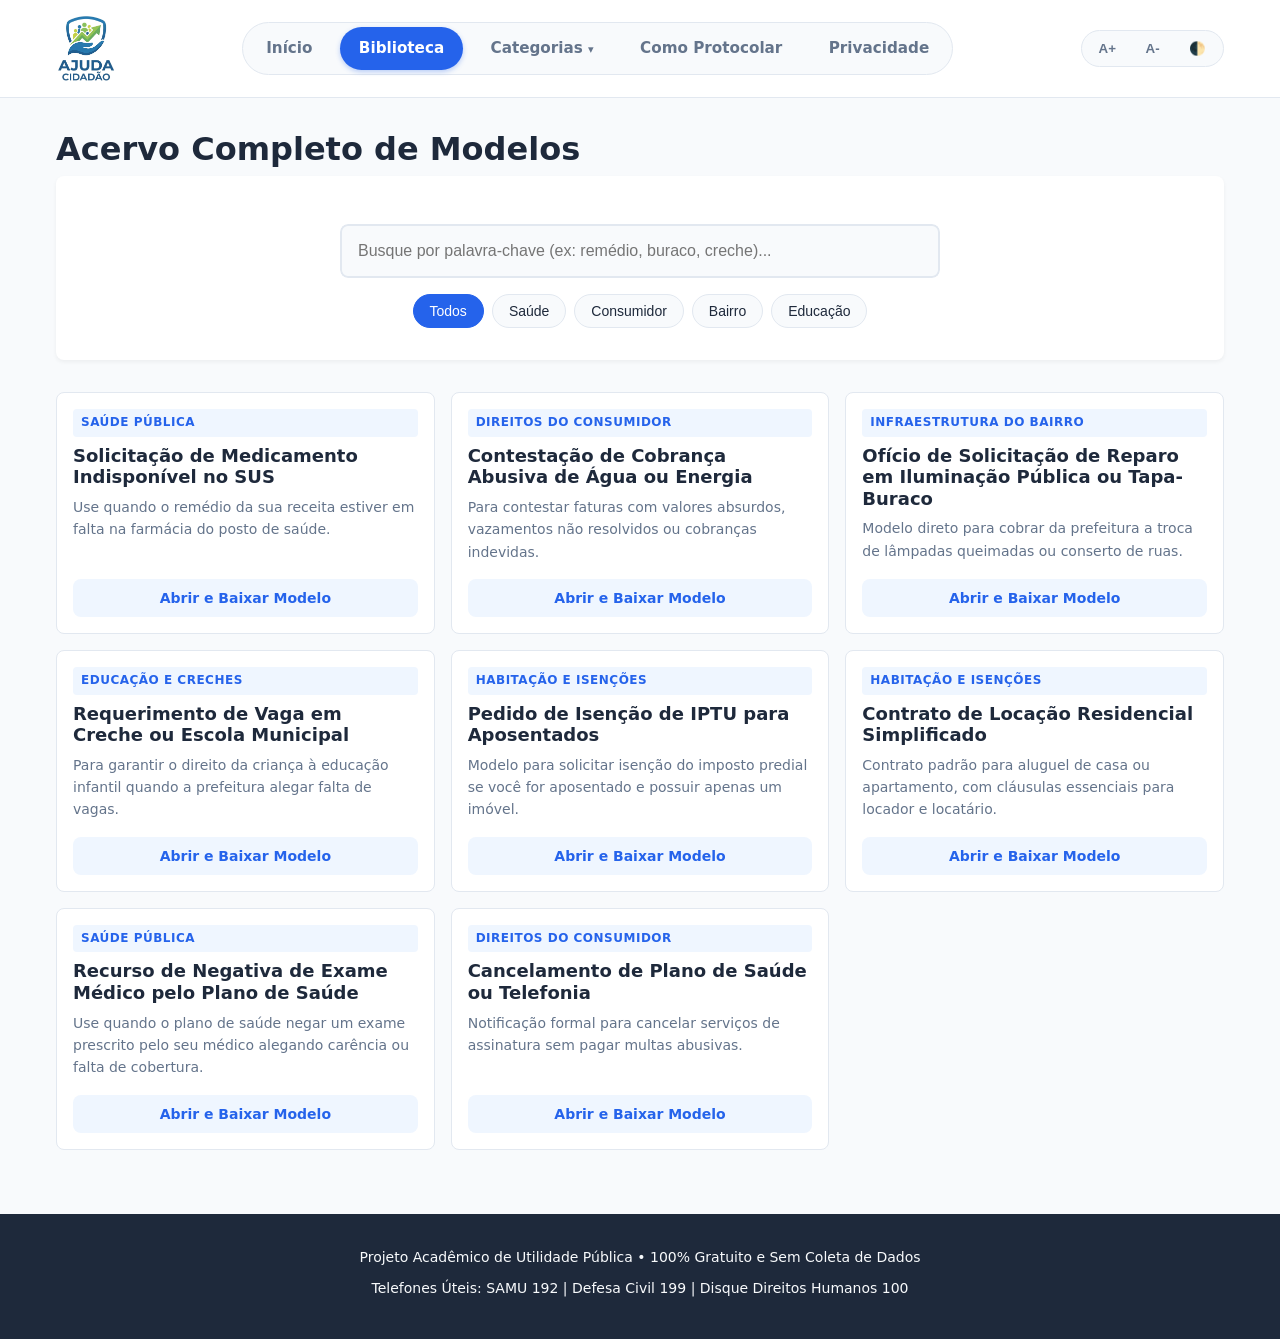
==== biblioteca.html @ 4dbcbbf5 "docs: criado arquivo Alfa de continuidade do projeto, e ajustes do site, menu e bugs." ====
<!DOCTYPE html>
<html lang="pt-BR">
<head>
    <meta charset="UTF-8">
    <meta name="viewport" content="width=device-width, initial-scale=1.0">
    <title>Biblioteca de Modelos - Ajuda Cidadão</title>
    
    <!-- CSS -->
    <link rel="stylesheet" href="css/base.css">
    <link rel="stylesheet" href="css/layout.css">
    <link rel="stylesheet" href="css/componentes.css">
    <link rel="stylesheet" href="css/biblioteca.css">
</head>
<body>

    <!-- CABEÇALHO PADRÃO -->
    <header class="cabecalho no-print">
        <div class="cabecalho-conteudo">
            <a href="index.html" class="logo" aria-label="Página inicial do Ajuda Cidadão">
                <img src="assets/icons/logo.jpg" alt="Ajuda Cidadão" class="logo-img">
            </a>
            
            <nav class="menu-principal" aria-label="Navegação principal">
                <!-- O JS vai adicionar a classe 'ativo' automaticamente -->
                <a href="index.html" class="menu-link">Início</a>
                <a href="biblioteca.html" class="menu-link">Biblioteca</a>
                
                <button class="menu-mega-btn" aria-haspopup="true" aria-expanded="false">
                    Categorias <span class="seta">▾</span>
                </button>
                
                <a href="guia-protocolo.html" class="menu-link">Como Protocolar</a>
                <a href="sobre.html" class="menu-link">Privacidade</a>
            </nav>

            <div class="barra-acessibilidade" aria-label="Controles de acessibilidade">
                <button id="btn-aumentar-fonte" title="Aumentar fonte">A+</button>
                <button id="btn-diminuir-fonte" title="Diminuir fonte">A-</button>
                <button id="btn-alto-contraste" title="Alternar alto contraste">🌓</button>
            </div>
        </div>

        <!-- MEGA MENU (Full-Width) -->
        <div class="mega-menu" id="mega-menu">
            <div class="mega-menu-conteudo">
                <div class="mega-coluna">
                    <h3><a href="biblioteca.html?cat=saude">Saúde Pública</a></h3>
                    <p>Medicamentos, consultas e direitos no SUS.</p>
                </div>
                <div class="mega-coluna">
                    <h3><a href="biblioteca.html?cat=consumidor">Direitos do Consumidor</a></h3>
                    <p>Cobranças abusivas, cancelamentos e defeitos.</p>
                </div>
                <div class="mega-coluna">
                    <h3><a href="biblioteca.html?cat=bairro">Infraestrutura do Bairro</a></h3>
                    <p>Buracos na rua, iluminação e saneamento.</p>
                </div>
                <div class="mega-coluna">
                    <h3><a href="biblioteca.html?cat=educacao">Educação e Creches</a></h3>
                    <p>Vagas em creches e escolas municipais.</p>
                </div>
                <div class="mega-coluna">
                    <h3><a href="biblioteca.html?cat=habitacao">Habitação e Isenções</a></h3>
                    <p>Isenção de IPTU, contratos e direitos.</p>
                </div>
            </div>
        </div>
    </header>

    <main class="container">
        <h1 class="secao-titulo">Acervo Completo de Modelos</h1>
        
        <!-- Área de Busca e Filtros -->
        <div class="area-controles">
            <div class="busca-container">
                <label for="campo-busca" class="sr-only">Filtrar por palavra-chave</label>
                <input type="text" id="campo-busca" placeholder="Busque por palavra-chave (ex: remédio, buraco, creche)...">
            </div>

            <div class="filtros-categoria" id="botoes-filtro" aria-label="Filtrar por categoria">
                <button class="filtro-btn ativo" data-cat="todos">Todos</button>
                <button class="filtro-btn" data-cat="Saúde Pública">Saúde</button>
                <button class="filtro-btn" data-cat="Direitos do Consumidor">Consumidor</button>
                <button class="filtro-btn" data-cat="Infraestrutura do Bairro">Bairro</button>
                <button class="filtro-btn" data-cat="Educação e Creches">Educação</button>
            </div>
        </div>

        <!-- Onde os cartões serão injetados pelo JavaScript -->
        <div class="grid-resultados" id="lista-resultados">
            <!-- Os cards aparecerão aqui -->
            <p class="carregando">Carregando modelos...</p>
        </div>
    </main>

    <!-- RODAPÉ PADRÃO -->
    <footer class="rodape">
        <p>Projeto Acadêmico de Utilidade Pública • 100% Gratuito e Sem Coleta de Dados</p>
        <p>Telefones Úteis: SAMU 192 | Defesa Civil 199 | Disque Direitos Humanos 100</p>
    </footer>

    <!-- JS -->
    <script src="js/app.js"></script>
    <script src="js/menu.js"></script>
    <script src="js/biblioteca.js"></script>
</body>
</body>
</html>
---- css/base.css ----
/* ================================================================
   BASE — RESET E ESTILOS FUNDAMENTAIS
   
   O que faz: Padroniza a aparência entre navegadores e define regras
              básicas de acessibilidade e leitura.
   Depende de: variaveis.css
   Mexe em: Todo o DOM do site.
   ================================================================ */

@import url('variaveis.css');

/* Reset básico */
*, *::before, *::after {
  box-sizing: border-box;
  margin: 0;
  padding: 0;
}

/* Rolagem suave e fonte base */
html {
  scroll-behavior: smooth;
  font-size: 16px; /* Base para o A+ e A- */
}

body {
  font-family: var(--fonte-base);
  color: var(--cor-texto);
  background-color: var(--cor-fundo);
  line-height: 1.6;
  -webkit-font-smoothing: antialiased;
}

/* Acessibilidade: Foco visível para navegação por teclado */
:focus-visible {
  outline: 3px solid var(--cor-primaria);
  outline-offset: 2px;
}

/* Elementos de mídia não vazam do container */
img, svg {
  max-width: 100%;
  display: block;
}

/* Links básicos */
a {
  color: var(--cor-primaria);
  text-decoration: none;
}
a:hover {
  text-decoration: underline;
}

/* Títulos */
h1, h2, h3, h4 {
  line-height: 1.2;
  color: var(--cor-texto);
  margin-bottom: var(--espaco-pequeno);
}

/* Acessibilidade: Esconde visualmente, mas mantém para leitores de tela */
.sr-only {
  position: absolute;
  width: 1px;
  height: 1px;
  padding: 0;
  margin: -1px;
  overflow: hidden;
  clip: rect(0, 0, 0, 0);
  white-space: nowrap;
  border-width: 0;
}

/* Animações de Scroll */
.animar-scroll {
  opacity: 0;
  transform: translateY(30px);
  transition: opacity 0.6s ease-out, transform 0.6s ease-out;
}

.animar-scroll.visivel {
  opacity: 1;
  transform: translateY(0);
}
---- css/layout.css ----
/* ================================================================
   LAYOUT — ESTRUTURA E POSICIONAMENTO
   
   O que faz: Organiza o cabeçalho, o rodapé e o container principal.
              Define a grade responsiva (Mobile-First).
   Depende de: variaveis.css
   Mexe em: Estrutura das 5 páginas.
   ================================================================ */

/* Cabeçalho */
.cabecalho {
  background-color: var(--cor-fundo-caixa);
  border-bottom: 1px solid var(--cor-borda);
  position: sticky;
  top: 0;
  z-index: 100;
}

.cabecalho-conteudo {
  max-width: 1200px;
  margin: 0 auto;
  padding: var(--espaco-medio);
  display: flex;
  flex-direction: column; /* Mobile-first: empilha no celular */
  gap: var(--espaco-medio);
  align-items: center;
}

/* No celular, os menus ficam empilhados mas com respiro */
.cabecalho-conteudo {
  display: flex;
  flex-direction: column;
  align-items: center;
  gap: 1rem;
}

@media (min-width: 992px) {
  .cabecalho-conteudo {
    flex-direction: row; 
    justify-content: space-between; /* Logo na esquerda, menu no centro, acessibilidade na direita */
  }
}

.menu-principal {
  display: flex;
  flex-wrap: wrap;
  justify-content: center;
  gap: 0.25rem; /* Espaço menor entre os links */
  background-color: var(--cor-fundo);
  padding: 0.25rem;
  border-radius: 50px; /* Formato de pílula */
  border: 1px solid var(--cor-borda);
}

.rodape {
  background-color: var(--cor-texto);
  color: var(--cor-fundo);
  text-align: center;
  padding: var(--espaco-grande) var(--espaco-medio);
  margin-top: var(--espaco-grande);
  font-size: 0.875rem;
}

.rodape p {
  margin-bottom: var(--espaco-pequeno);
}

/* Container Principal (para as outras páginas) */
.container {
  max-width: 1200px;
  margin: 0 auto;
  padding: var(--espaco-grande) var(--espaco-medio);
}
---- css/componentes.css ----
/* ================================================================
   COMPONENTES — ELEMENTOS REUTILIZÁVEIS
   
   O que faz: Estiliza botões, inputs, a barra de acessibilidade e
              os cartões (cards) que serão usados em várias páginas.
   Depende de: variaveis.css
   Mexe em: Qualquer página que use esses componentes.
   ================================================================ */

/* =========================================
   ESTILOS DO MENU E ACESSIBILIDADE
   ========================================= */

.menu-principal a {
  padding: 0.6rem 1.2rem;
  border-radius: 50px; /* Botões arredondados */
  font-weight: 600;
  font-size: 0.95rem;
  color: var(--cor-texto-leve);
  text-decoration: none;
  transition: all 0.3s ease;
}

.menu-principal a:hover {
  color: var(--cor-primaria-escura);
  background-color: var(--cor-primaria-clara);
}

/* Página Ativa (O visual de selecionado) */
.menu-principal a.ativo {
  background-color: var(--cor-primaria);
  color: white;
  box-shadow: 0 2px 5px rgba(37, 99, 235, 0.3); /* Sombra azul suave */
}

/* Barra de Acessibilidade Moderna */
.barra-acessibilidade {
  display: flex;
  gap: 0.25rem;
  background-color: var(--cor-fundo);
  padding: 0.25rem;
  border-radius: 50px;
  border: 1px solid var(--cor-borda);
}

.barra-acessibilidade button {
  background: transparent;
  border: none;
  border-radius: 50px;
  padding: 0.4rem 0.8rem;
  cursor: pointer;
  font-weight: bold;
  color: var(--cor-texto-leve);
  transition: all 0.2s;
}

.barra-acessibilidade button:hover {
  background-color: var(--cor-primaria-clara);
  color: var(--cor-primaria-escura);
}

/* Campo de Busca */
.busca-container {
  display: flex;
  width: 100%;
  max-width: 600px;
  margin: var(--espaco-medio) auto;
  box-shadow: 0 4px 6px rgba(0,0,0,0.1);
  border-radius: var(--borda-arredondada);
  overflow: hidden;
}

.busca-container input {
  flex: 1;
  padding: var(--espaco-medio);
  border: 2px solid var(--cor-borda);
  border-right: none;
  font-size: 1rem;
  outline: none;
}

.busca-container input:focus {
  border-color: var(--cor-primaria);
}

.busca-container button {
  background-color: var(--cor-primaria);
  color: white;
  border: 2px solid var(--cor-primaria);
  padding: 0 var(--espaco-grande);
  font-size: 1rem;
  font-weight: bold;
  cursor: pointer;
  transition: background 0.2s;
}

.busca-container button:hover {
  background-color: var(--cor-primaria-escura);
}

/* Cartões (Cards) */
.card {
  background-color: var(--cor-fundo-caixa);
  border: 1px solid var(--cor-borda);
  border-radius: var(--borda-arredondada);
  padding: var(--espaco-medio);
  transition: transform 0.2s, box-shadow 0.2s;
  display: flex;
  flex-direction: column;
  text-decoration: none; /* Remove o sublinhado padrão de link */
}

/* Garante que o sublinhado não apareça nem ao passar o mouse */
.card:hover, .card * {
  text-decoration: none !important;
}

.card:hover {
  transform: translateY(-4px);
  box-shadow: 0 10px 15px -3px rgba(0,0,0,0.1);
}

.card h3 {
  font-size: 1.125rem;
  margin-bottom: var(--espaco-pequeno);
}

.card p {
  color: var(--cor-texto-leve);
  font-size: 0.875rem;
  flex: 1; /* Empurra o botão para baixo */
  margin-bottom: var(--espaco-medio);
}

.card .btn-card {
  display: inline-block;
  background-color: var(--cor-primaria-clara);
  color: var(--cor-primaria);
  padding: var(--espaco-pequeno) var(--espaco-medio);
  border-radius: var(--borda-arredondada);
  font-weight: bold;
  font-size: 0.875rem;
  text-align: center;
}

.card .btn-card:hover {
  background-color: var(--cor-primaria);
  color: white;
  text-decoration: none;
}
/* =========================================
   LOGO DA MARCA
   ========================================= */
.logo {
  display: flex;
  align-items: center;
  text-decoration: none;
}

.logo-img {
  max-height: 65px; /* Ajuste este valor se achar a logo muito grande/pequena */
  width: auto;
  display: block;
}

/* =========================================
   MENU PRINCIPAL E MEGA MENU
   ========================================= */

.menu-principal {
  display: flex;
  align-items: center;
  gap: 0.5rem;
}

.menu-link, .menu-mega-btn {
  padding: 0.6rem 1.2rem;
  border-radius: 50px;
  font-weight: 600;
  font-size: 0.95rem;
  color: var(--cor-texto-leve);
  text-decoration: none;
  transition: all 0.3s ease;
  background: transparent;
  border: none;
  cursor: pointer;
  font-family: inherit;
}

.menu-link:hover, .menu-mega-btn:hover {
  color: var(--cor-primaria-escura);
  background-color: var(--cor-primaria-clara);
}

/* Página Ativa (Controlada pelo JS agora) */
.menu-link.ativo {
  background-color: var(--cor-primaria);
  color: white;
  box-shadow: 0 2px 5px rgba(37, 99, 235, 0.3);
}

.seta {
  font-size: 0.7rem;
  transition: transform 0.3s;
  display: inline-block;
}

.menu-mega-btn[aria-expanded="true"] .seta {
  transform: rotate(180deg);
}

/* O MEGA MENU (Full-Width) */
.mega-menu {
  position: absolute;
  top: 100%;
  left: 0;
  width: 100%;
  background-color: var(--cor-fundo-caixa);
  border-bottom: 1px solid var(--cor-borda);
  box-shadow: 0 10px 15px -3px rgba(0,0,0,0.05);
  
  /* Animação inicial (escondido) */
  opacity: 0;
  visibility: hidden;
  transform: translateY(-10px);
  transition: all 0.3s ease;
  z-index: 99;
}

.mega-menu.mostrar {
  opacity: 1;
  visibility: visible;
  transform: translateY(0);
}

.mega-menu-conteudo {
  max-width: 1200px;
  margin: 0 auto;
  padding: var(--espaco-grande) var(--espaco-medio);
  display: grid;
  grid-template-columns: repeat(1, 1fr); /* Mobile: 1 coluna */
  gap: var(--espaco-grande);
}

@media (min-width: 768px) {
  .mega-menu-conteudo {
    grid-template-columns: repeat(3, 1fr); /* Desktop: 3 colunas */
  }
}

@media (min-width: 1024px) {
  .mega-menu-conteudo {
    grid-template-columns: repeat(5, 1fr); /* Telas grandes: 5 colunas */
  }
}

.mega-coluna h3 {
  font-size: 1rem;
  margin-bottom: 0.5rem;
}

.mega-coluna h3 a {
  color: var(--cor-primaria);
  text-decoration: none;
  display: flex;
  align-items: center;
  gap: 0.5rem;
}

.mega-coluna h3 a:hover {
  color: var(--cor-primaria-escura);
  text-decoration: underline;
}

.mega-coluna p {
  font-size: 0.875rem;
  color: var(--cor-texto-leve);
  line-height: 1.4;
  margin: 0;
}
---- css/biblioteca.css ----
/* ================================================================
   BIBLIOTECA — ESTILOS DO CATÁLOGO
   
   O que faz: Estiliza a área de filtros (botões de categoria) e a
              grade de resultados (cards dinâmicos).
   Depende de: variaveis.css, componentes.css
   Mexe em: biblioteca.html
   ================================================================ */

.area-controles {
  background-color: var(--cor-fundo-caixa);
  padding: var(--espaco-grande) var(--espaco-medio);
  border-radius: var(--borda-arredondada);
  margin-bottom: var(--espaco-grande);
  box-shadow: 0 2px 4px rgba(0,0,0,0.05);
}

/* =========================================
   AJUSTE DO CAMPO DE BUSCA NA BIBLIOTECA
   (Como aqui não tem botão, precisamos
   restaurar a borda direita e tirar a sombra)
   ========================================= */
.area-controles .busca-container {
  box-shadow: none; /* Remove a sombra da Home */
  margin-bottom: var(--espaco-medio);
}

.area-controles .busca-container input {
  border: 2px solid var(--cor-borda); /* Devolve a borda completa */
  border-radius: var(--borda-arredondada);
  background-color: var(--cor-fundo);
}

.area-controles .busca-container input:focus {
  border-color: var(--cor-primaria);
  background-color: var(--cor-fundo-caixa);
}

.filtros-categoria {
  display: flex;
  flex-wrap: wrap;
  gap: var(--espaco-pequeno);
  justify-content: center;
  margin-top: var(--espaco-medio);
}

.filtro-btn {
  background-color: var(--cor-fundo);
  border: 1px solid var(--cor-borda);
  padding: 0.5rem 1rem;
  border-radius: 20px; /* Formato de pílula */
  cursor: pointer;
  font-size: 0.875rem;
  color: var(--cor-texto);
  transition: all 0.2s;
}

.filtro-btn:hover {
  border-color: var(--cor-primaria);
  color: var(--cor-primaria);
}

.filtro-btn.ativo {
  background-color: var(--cor-primaria);
  color: white;
  border-color: var(--cor-primaria);
}

/* Grade de Resultados */
.grid-resultados {
  display: grid;
  grid-template-columns: 1fr;
  gap: var(--espaco-medio);
}

@media (min-width: 768px) {
  .grid-resultados {
    grid-template-columns: repeat(2, 1fr);
  }
}

@media (min-width: 1024px) {
  .grid-resultados {
    grid-template-columns: repeat(3, 1fr);
  }
}

/* Tag de categoria dentro do card */
.card-tag {
  display: inline-block;
  background-color: var(--cor-primaria-clara);
  color: var(--cor-primaria);
  font-size: 0.75rem;
  font-weight: bold;
  padding: 0.25rem 0.5rem;
  border-radius: 4px;
  margin-bottom: var(--espaco-pequeno);
  text-transform: uppercase;
  letter-spacing: 0.5px;
}

/* Ajuste para o botão dentro do card da biblioteca */
.card .btn-card {
  margin-top: auto; /* Empurra o botão para o fundo do card */
}

.carregando {
  text-align: center;
  color: var(--cor-texto-leve);
  grid-column: 1 / -1;
  padding: var(--espaco-grande);
}
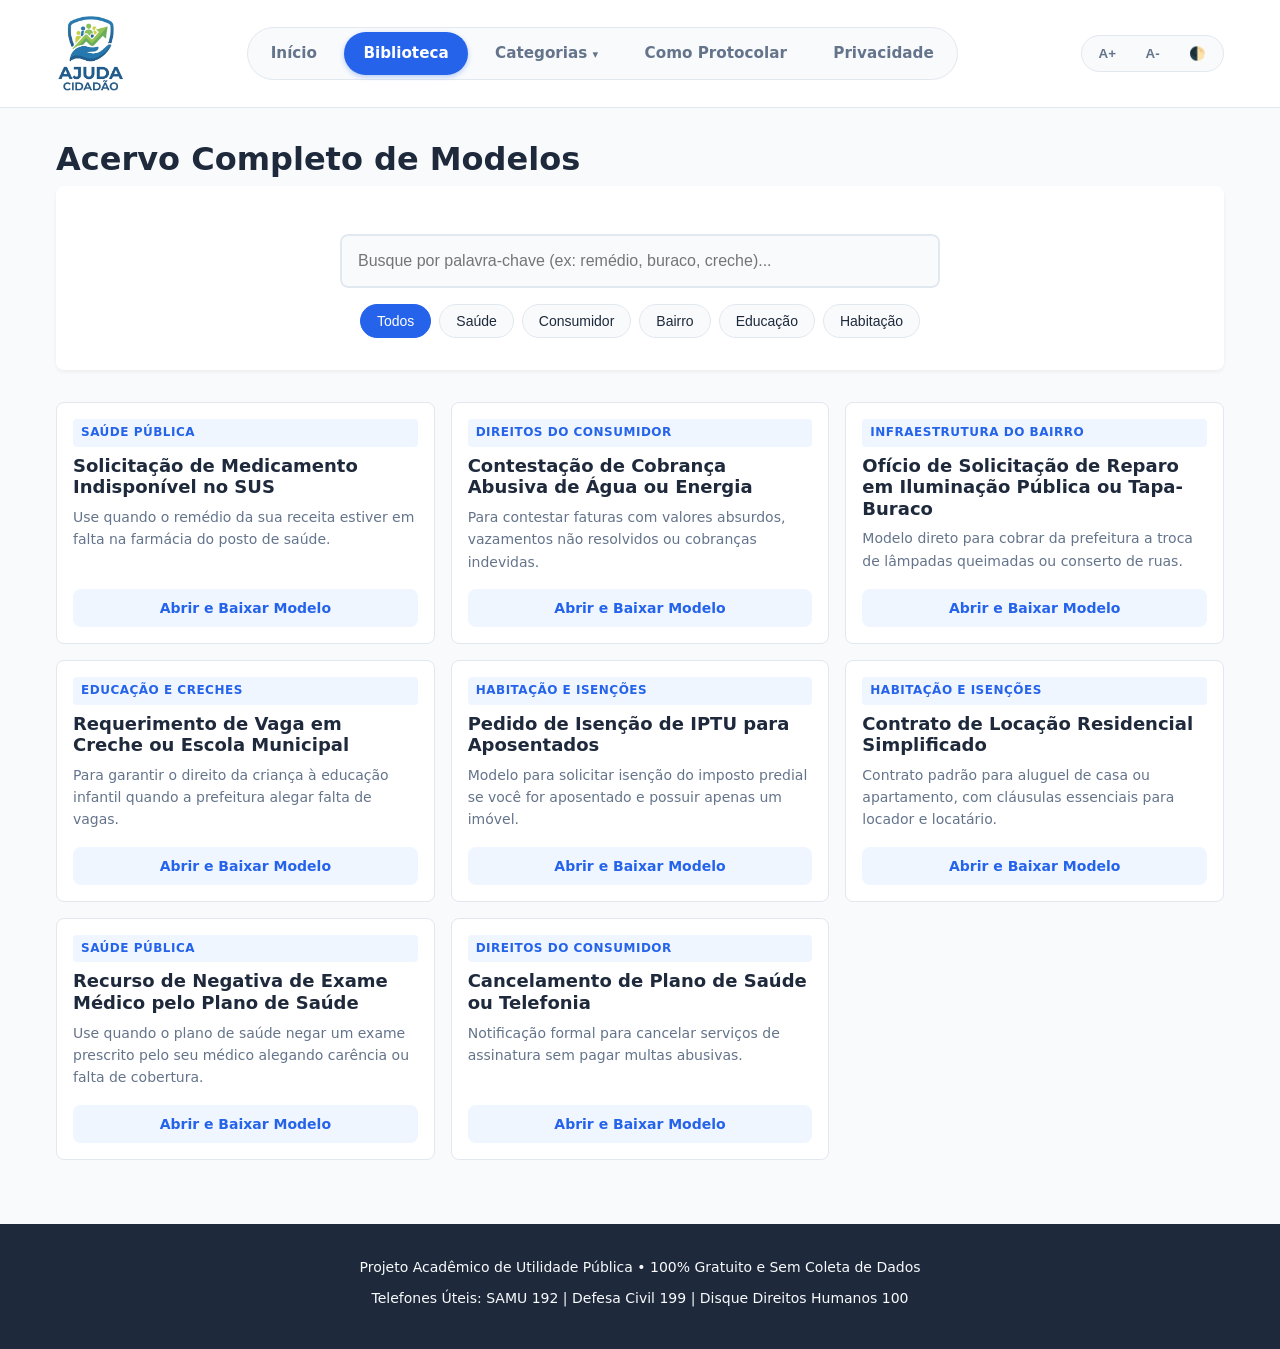
==== commit a2fa7337: "Ajustes de erros e bugs" ====
--- a/biblioteca.html
+++ b/biblioteca.html
@@ -83,6 +83,7 @@
                 <button class="filtro-btn" data-cat="Direitos do Consumidor">Consumidor</button>
                 <button class="filtro-btn" data-cat="Infraestrutura do Bairro">Bairro</button>
                 <button class="filtro-btn" data-cat="Educação e Creches">Educação</button>
+                <button class="filtro-btn" data-cat="Habitação e Isenções">Habitação</button>
             </div>
         </div>
 
--- a/css/componentes.css
+++ b/css/componentes.css
@@ -33,6 +33,14 @@
   box-shadow: 0 2px 5px rgba(37, 99, 235, 0.3); /* Sombra azul suave */
 }
 
+/* Correção de Acessibilidade: Alto Contraste */
+body.alto-contraste .menu-principal a.ativo,
+body.alto-contraste .busca-container button,
+body.alto-contraste .btn-imprimir,
+body.alto-contraste .btn-card {
+  color: #000000 !important; /* Texto preto no fundo amarelo */
+}
+
 /* Barra de Acessibilidade Moderna */
 .barra-acessibilidade {
   display: flex;
@@ -158,7 +166,7 @@
 }
 
 .logo-img {
-  max-height: 65px; /* Ajuste este valor se achar a logo muito grande/pequena */
+  max-height: 75px; /* Ajuste este valor se achar a logo muito grande/pequena */
   width: auto;
   display: block;
 }
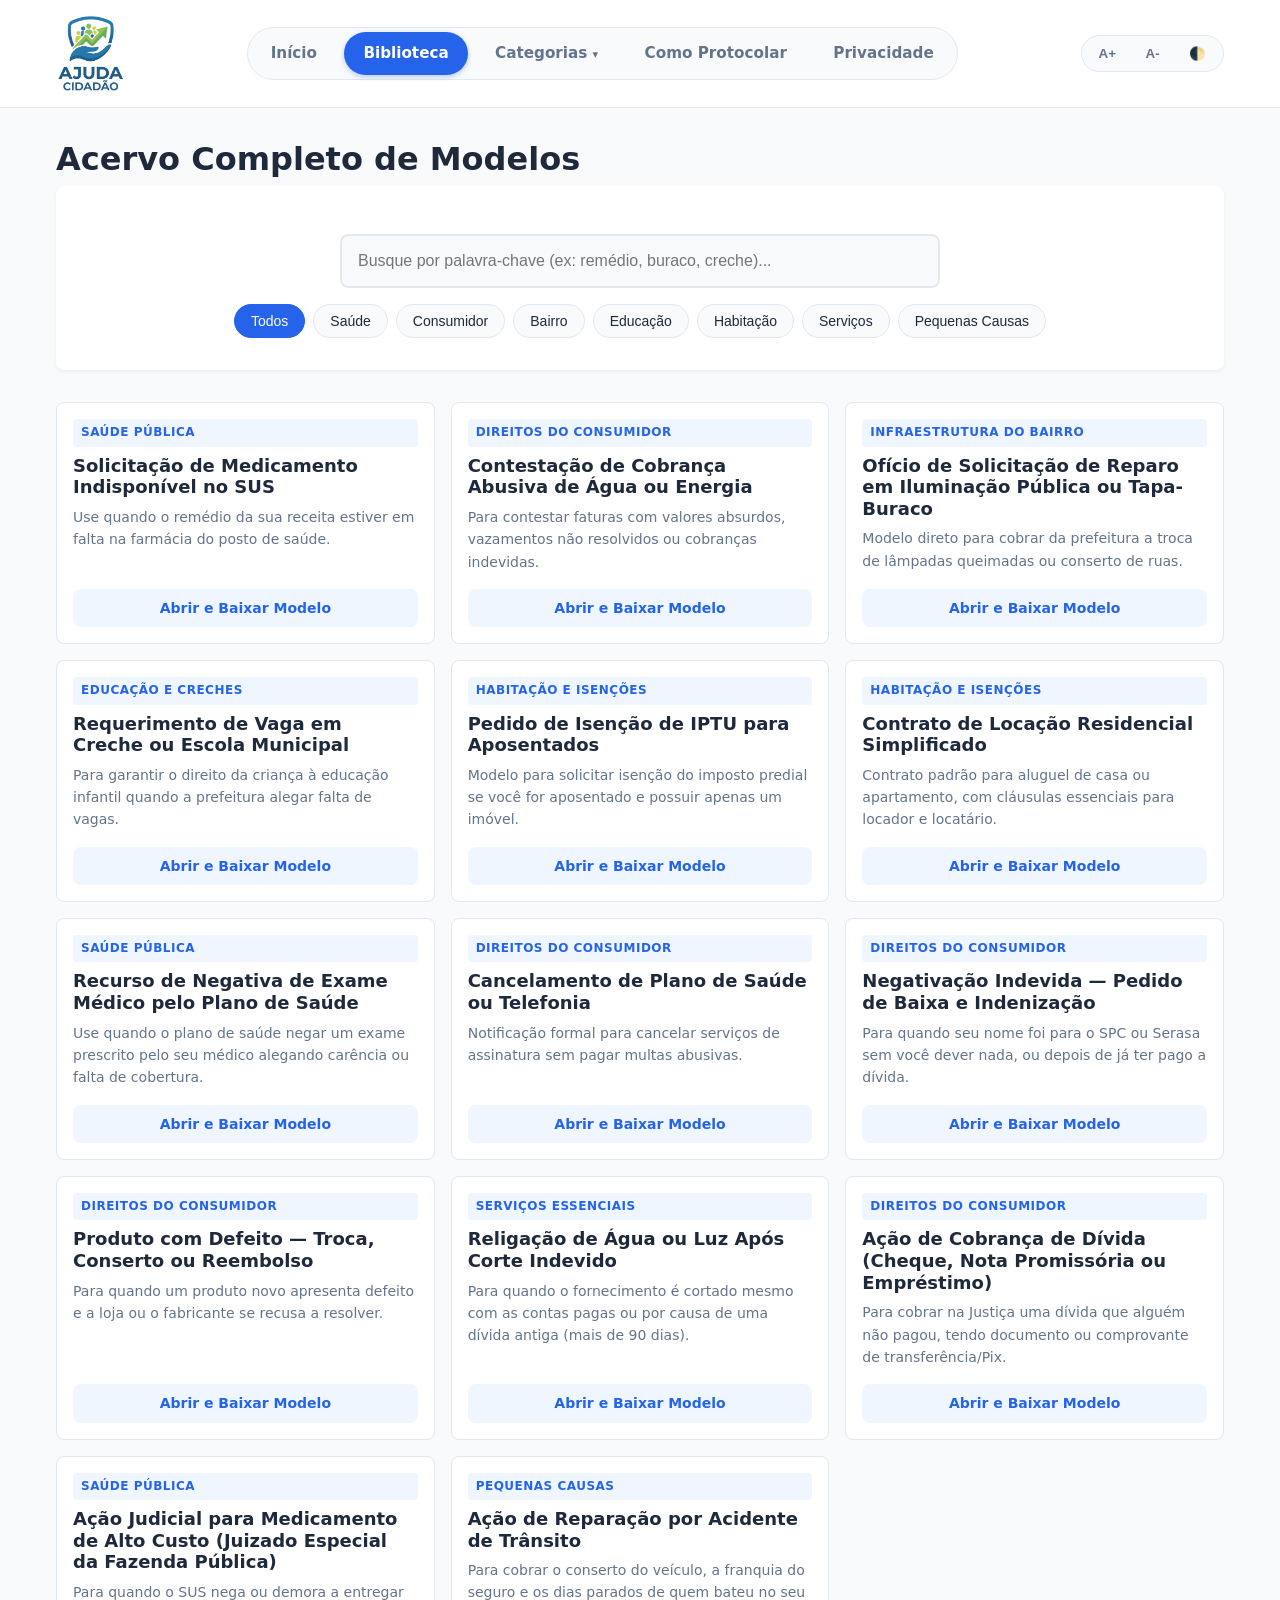
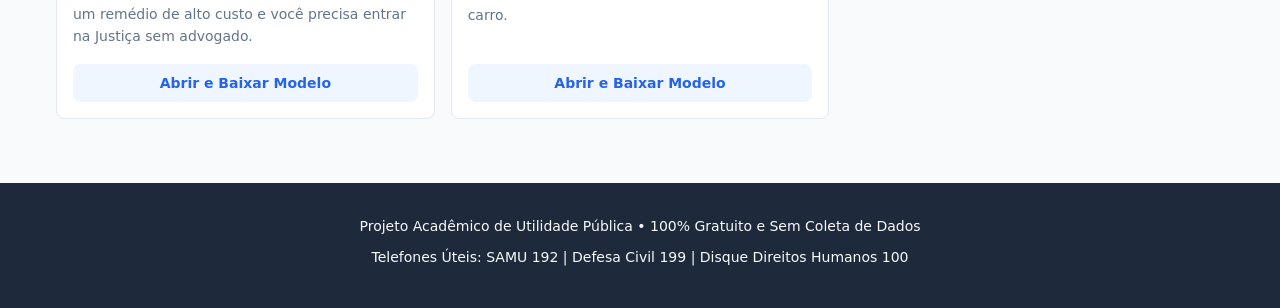
==== commit 68489825: "feat: expansão do acervo e criação de categorias - Adiciona 6 minutas: negativação indevida, produto" ====
--- a/biblioteca.html
+++ b/biblioteca.html
@@ -63,6 +63,14 @@
                     <h3><a href="biblioteca.html?cat=habitacao">Habitação e Isenções</a></h3>
                     <p>Isenção de IPTU, contratos e direitos.</p>
                 </div>
+                <div class="mega-coluna">
+                    <h3><a href="biblioteca.html?cat=servicos">Serviços Essenciais</a></h3>
+                    <p>Corte de água, luz e religação.</p>
+                </div>
+                <div class="mega-coluna">
+                    <h3><a href="biblioteca.html?cat=pequenas-causas">Pequenas Causas</a></h3>
+                    <p>Cobranças, acidentes e danos do dia a dia.</p>
+                </div>
             </div>
         </div>
     </header>
@@ -84,6 +92,8 @@
                 <button class="filtro-btn" data-cat="Infraestrutura do Bairro">Bairro</button>
                 <button class="filtro-btn" data-cat="Educação e Creches">Educação</button>
                 <button class="filtro-btn" data-cat="Habitação e Isenções">Habitação</button>
+                <button class="filtro-btn" data-cat="Serviços Essenciais">Serviços</button>
+                <button class="filtro-btn" data-cat="Pequenas Causas">Pequenas Causas</button>
             </div>
         </div>
 
@@ -105,5 +115,4 @@
     <script src="js/menu.js"></script>
     <script src="js/biblioteca.js"></script>
 </body>
-</body>
 </html>
--- a/css/componentes.css
+++ b/css/componentes.css
@@ -258,7 +258,7 @@
 
 @media (min-width: 1024px) {
   .mega-menu-conteudo {
-    grid-template-columns: repeat(5, 1fr); /* Telas grandes: 5 colunas */
+    grid-template-columns: repeat(4, 1fr); /* Telas grandes: 2 linhas (4+3) */
   }
 }
 
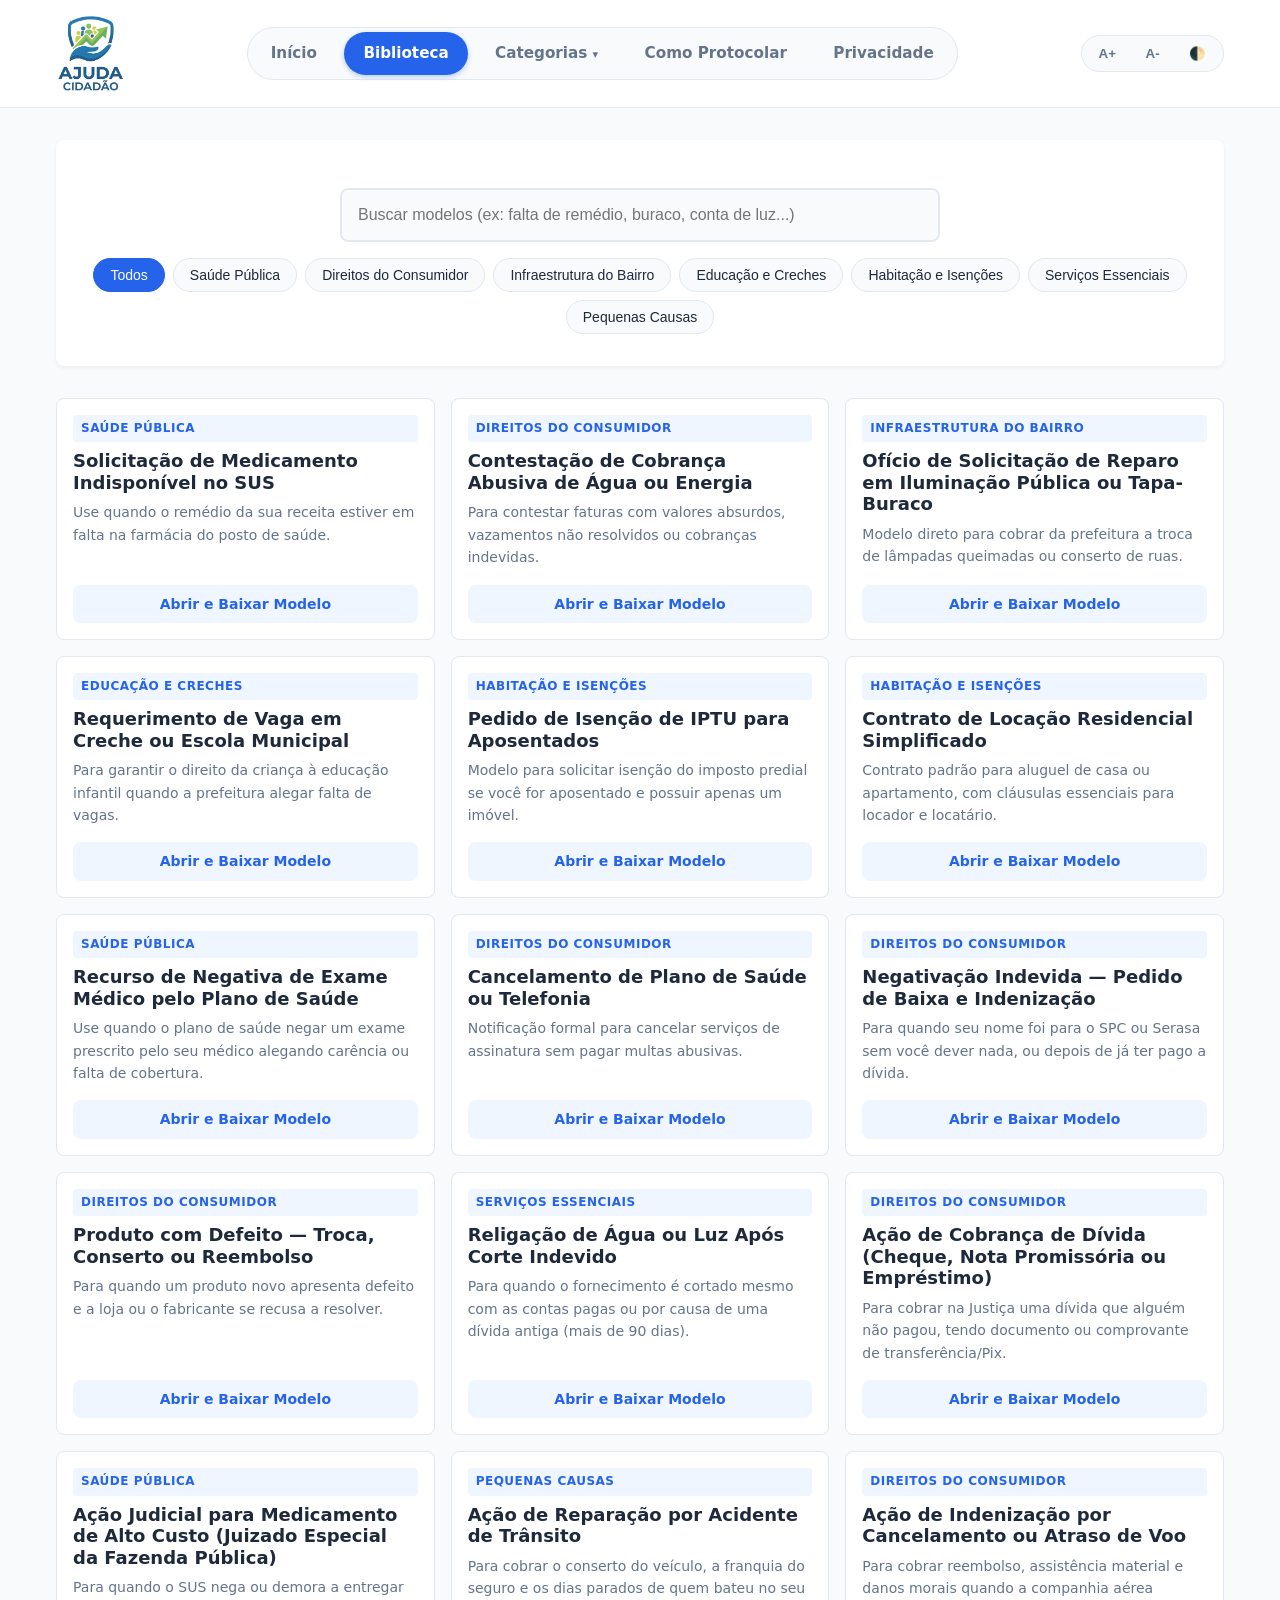
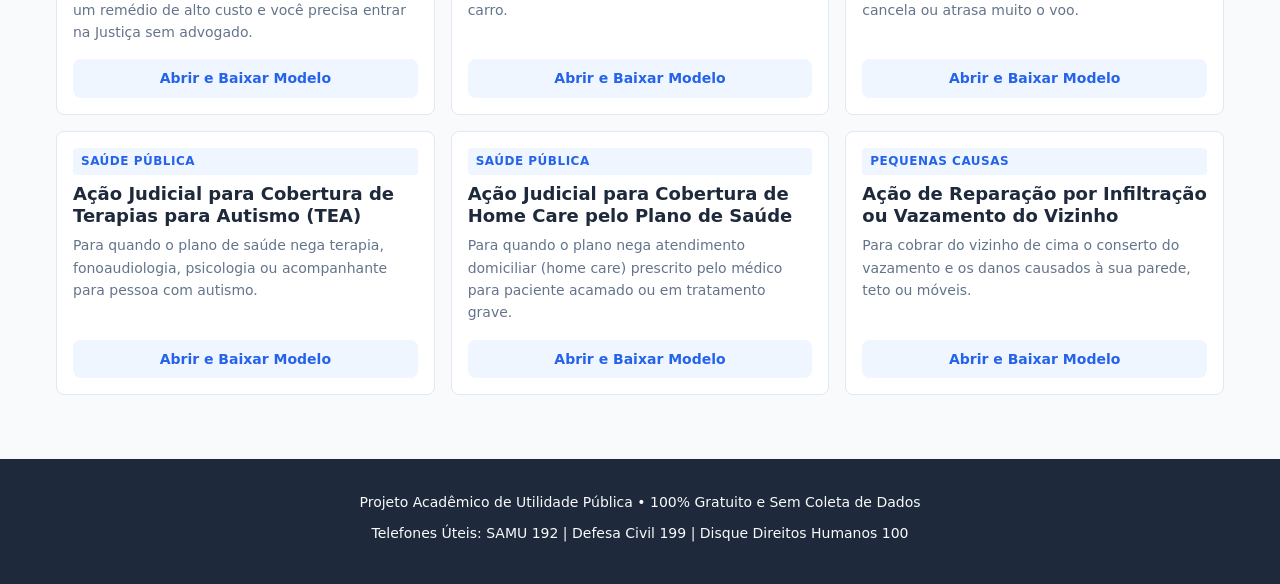
==== commit 334aa0c5: "feat(ux): implementa assistente de triagem, menu mobile e atualiza Alfa v1.1 - Adiciona Assistente d" ====
--- a/biblioteca.html
+++ b/biblioteca.html
@@ -5,7 +5,6 @@
     <meta name="viewport" content="width=device-width, initial-scale=1.0">
     <title>Biblioteca de Modelos - Ajuda Cidadão</title>
     
-    <!-- CSS -->
     <link rel="stylesheet" href="css/base.css">
     <link rel="stylesheet" href="css/layout.css">
     <link rel="stylesheet" href="css/componentes.css">
@@ -13,15 +12,13 @@
 </head>
 <body>
 
-    <!-- CABEÇALHO PADRÃO -->
     <header class="cabecalho no-print">
         <div class="cabecalho-conteudo">
             <a href="index.html" class="logo" aria-label="Página inicial do Ajuda Cidadão">
                 <img src="assets/icons/logo.jpg" alt="Ajuda Cidadão" class="logo-img">
             </a>
             
-            <nav class="menu-principal" aria-label="Navegação principal">
-                <!-- O JS vai adicionar a classe 'ativo' automaticamente -->
+            <nav class="menu-principal" id="menu-principal" aria-label="Navegação principal">
                 <a href="index.html" class="menu-link">Início</a>
                 <a href="biblioteca.html" class="menu-link">Biblioteca</a>
                 
@@ -38,9 +35,12 @@
                 <button id="btn-diminuir-fonte" title="Diminuir fonte">A-</button>
                 <button id="btn-alto-contraste" title="Alternar alto contraste">🌓</button>
             </div>
+
+            <button class="menu-hamburger" aria-label="Abrir menu" aria-expanded="false" aria-controls="menu-principal">
+                <svg width="28" height="28" viewBox="0 0 24 24" fill="none" stroke="currentColor" stroke-width="2" stroke-linecap="round" stroke-linejoin="round"><line x1="3" y1="12" x2="21" y2="12"></line><line x1="3" y1="6" x2="21" y2="6"></line><line x1="3" y1="18" x2="21" y2="18"></line></svg>
+            </button>
         </div>
 
-        <!-- MEGA MENU (Full-Width) -->
         <div class="mega-menu" id="mega-menu">
             <div class="mega-menu-conteudo">
                 <div class="mega-coluna">
@@ -63,54 +63,41 @@
                     <h3><a href="biblioteca.html?cat=habitacao">Habitação e Isenções</a></h3>
                     <p>Isenção de IPTU, contratos e direitos.</p>
                 </div>
-                <div class="mega-coluna">
-                    <h3><a href="biblioteca.html?cat=servicos">Serviços Essenciais</a></h3>
-                    <p>Corte de água, luz e religação.</p>
-                </div>
-                <div class="mega-coluna">
-                    <h3><a href="biblioteca.html?cat=pequenas-causas">Pequenas Causas</a></h3>
-                    <p>Cobranças, acidentes e danos do dia a dia.</p>
-                </div>
             </div>
         </div>
     </header>
 
     <main class="container">
-        <h1 class="secao-titulo">Acervo Completo de Modelos</h1>
-        
-        <!-- Área de Busca e Filtros -->
-        <div class="area-controles">
+        <!-- ÁREA DE CONTROLES: BUSCA + FILTROS -->
+        <div class="area-controles no-print">
             <div class="busca-container">
-                <label for="campo-busca" class="sr-only">Filtrar por palavra-chave</label>
-                <input type="text" id="campo-busca" placeholder="Busque por palavra-chave (ex: remédio, buraco, creche)...">
+                <label for="campo-busca" class="sr-only">Buscar modelos por palavra-chave</label>
+                <input type="text" id="campo-busca" placeholder="Buscar modelos (ex: falta de remédio, buraco, conta de luz...)">
             </div>
 
-            <div class="filtros-categoria" id="botoes-filtro" aria-label="Filtrar por categoria">
-                <button class="filtro-btn ativo" data-cat="todos">Todos</button>
-                <button class="filtro-btn" data-cat="Saúde Pública">Saúde</button>
-                <button class="filtro-btn" data-cat="Direitos do Consumidor">Consumidor</button>
-                <button class="filtro-btn" data-cat="Infraestrutura do Bairro">Bairro</button>
-                <button class="filtro-btn" data-cat="Educação e Creches">Educação</button>
-                <button class="filtro-btn" data-cat="Habitação e Isenções">Habitação</button>
-                <button class="filtro-btn" data-cat="Serviços Essenciais">Serviços</button>
-                <button class="filtro-btn" data-cat="Pequenas Causas">Pequenas Causas</button>
+            <div class="filtros-categoria">
+                <button type="button" class="filtro-btn ativo" data-cat="todos">Todos</button>
+                <button type="button" class="filtro-btn" data-cat="Saúde Pública">Saúde Pública</button>
+                <button type="button" class="filtro-btn" data-cat="Direitos do Consumidor">Direitos do Consumidor</button>
+                <button type="button" class="filtro-btn" data-cat="Infraestrutura do Bairro">Infraestrutura do Bairro</button>
+                <button type="button" class="filtro-btn" data-cat="Educação e Creches">Educação e Creches</button>
+                <button type="button" class="filtro-btn" data-cat="Habitação e Isenções">Habitação e Isenções</button>
+                <button type="button" class="filtro-btn" data-cat="Serviços Essenciais">Serviços Essenciais</button>
+                <button type="button" class="filtro-btn" data-cat="Pequenas Causas">Pequenas Causas</button>
             </div>
         </div>
 
-        <!-- Onde os cartões serão injetados pelo JavaScript -->
+        <!-- GRID DE RESULTADOS -->
         <div class="grid-resultados" id="lista-resultados">
-            <!-- Os cards aparecerão aqui -->
-            <p class="carregando">Carregando modelos...</p>
+            <!-- Os cards serão injetados pelo JS aqui -->
         </div>
     </main>
 
-    <!-- RODAPÉ PADRÃO -->
-    <footer class="rodape">
+    <footer class="rodape no-print">
         <p>Projeto Acadêmico de Utilidade Pública • 100% Gratuito e Sem Coleta de Dados</p>
         <p>Telefones Úteis: SAMU 192 | Defesa Civil 199 | Disque Direitos Humanos 100</p>
     </footer>
 
-    <!-- JS -->
     <script src="js/app.js"></script>
     <script src="js/menu.js"></script>
     <script src="js/biblioteca.js"></script>
--- a/css/layout.css
+++ b/css/layout.css
@@ -7,6 +7,16 @@
    Mexe em: Estrutura das 5 páginas.
    ================================================================ */
 
+body {
+  display: flex;
+  flex-direction: column;
+  min-height: 100vh;
+}
+
+main, .container {
+  flex: 1; /* Faz o conteúdo principal esticar e empurrar o rodapé para baixo */
+}
+
 /* Cabeçalho */
 .cabecalho {
   background-color: var(--cor-fundo-caixa);
@@ -70,4 +80,125 @@
   max-width: 1200px;
   margin: 0 auto;
   padding: var(--espaco-grande) var(--espaco-medio);
+}
+
+/* =========================================
+   MENU HAMBURGER E RESPONSIVIDADE DO CABEÇALHO
+   ========================================= */
+.menu-hamburger {
+  display: none; /* Escondido no desktop */
+  background: transparent;
+  border: none;
+  color: var(--cor-texto-leve);
+  cursor: pointer;
+  padding: 0.5rem;
+}
+
+@media (max-width: 991px) {
+  /* Alinha Logo, Acessibilidade e Hamburger na mesma linha */
+  .cabecalho-conteudo {
+    flex-direction: row;
+    justify-content: space-between;
+    padding: 0.5rem 1rem;
+  }
+
+  .logo { flex: 0 0 auto; }
+  .logo-img { max-height: 50px; }
+
+  /* Centraliza a barra de acessibilidade entre a logo e o menu */
+  .barra-acessibilidade {
+    margin: 0 auto; 
+  }
+
+  /* Mostra o botão hamburger */
+  .menu-hamburger {
+    display: block;
+  }
+
+  /* Transforma o menu principal em uma gaveta (dropdown) */
+  .menu-principal {
+    display: none; /* Esconde o menu normal */
+    position: absolute;
+    top: 100%;
+    left: 0;
+    width: 100%;
+    flex-direction: column;
+    background-color: var(--cor-fundo-caixa);
+    border-bottom: 1px solid var(--cor-borda);
+    box-shadow: 0 10px 15px -3px rgba(0,0,0,0.1);
+    padding: 1rem;
+    z-index: 999;
+    border-radius: 0; /* Tira o formato de pílula no celular */
+  }
+
+  /* Classe ativada pelo JS para abrir o menu */
+  .menu-principal.aberto {
+    display: flex;
+  }
+
+  /* Deixa os links com área de clique maior e alinhados à esquerda */
+  .menu-principal a, 
+  .menu-principal button {
+    width: 100%;
+    text-align: left;
+    padding: 1rem;
+    border-radius: 8px;
+    justify-content: space-between;
+  }
+}
+
+@media (max-width: 991px) {
+  /* Alinha Logo, Acessibilidade e Hamburger na mesma linha */
+  .cabecalho-conteudo {
+    flex-direction: row;
+    justify-content: space-between;
+    padding: 0.5rem 1rem;
+  }
+
+  .logo { flex: 0 0 auto; }
+  .logo-img { max-height: 50px; }
+
+  .barra-acessibilidade {
+    margin: 0 auto; 
+  }
+
+  /* Mostra o botão hamburger */
+  .menu-hamburger {
+    display: block;
+  }
+  
+  /* Impede que o clique no ícone SVG bugue o botão */
+  .menu-hamburger svg {
+    pointer-events: none;
+  }
+
+  /* Força o menu a esconder no celular por padrão */
+  .menu-principal {
+    display: none !important; /* O !important garante que ele esconda */
+    position: absolute;
+    top: 100%;
+    left: 0;
+    width: 100%;
+    flex-direction: column;
+    background-color: var(--cor-fundo-caixa);
+    border-bottom: 1px solid var(--cor-borda);
+    box-shadow: 0 10px 15px -3px rgba(0,0,0,0.1);
+    padding: 1rem;
+    z-index: 999;
+    border-radius: 0;
+  }
+
+  /* Força o menu a aparecer quando tem a classe 'aberto' */
+  .menu-principal.aberto {
+    display: flex !important;
+  }
+
+  .menu-principal a, 
+  .menu-principal button {
+    width: 100%;
+    text-align: left;
+    padding: 1rem;
+    border-radius: 8px;
+    justify-content: space-between;
+  }
 }
--- a/css/componentes.css
+++ b/css/componentes.css
@@ -232,7 +232,7 @@
   visibility: hidden;
   transform: translateY(-10px);
   transition: all 0.3s ease;
-  z-index: 99;
+  z-index: 1050;
 }
 
 .mega-menu.mostrar {
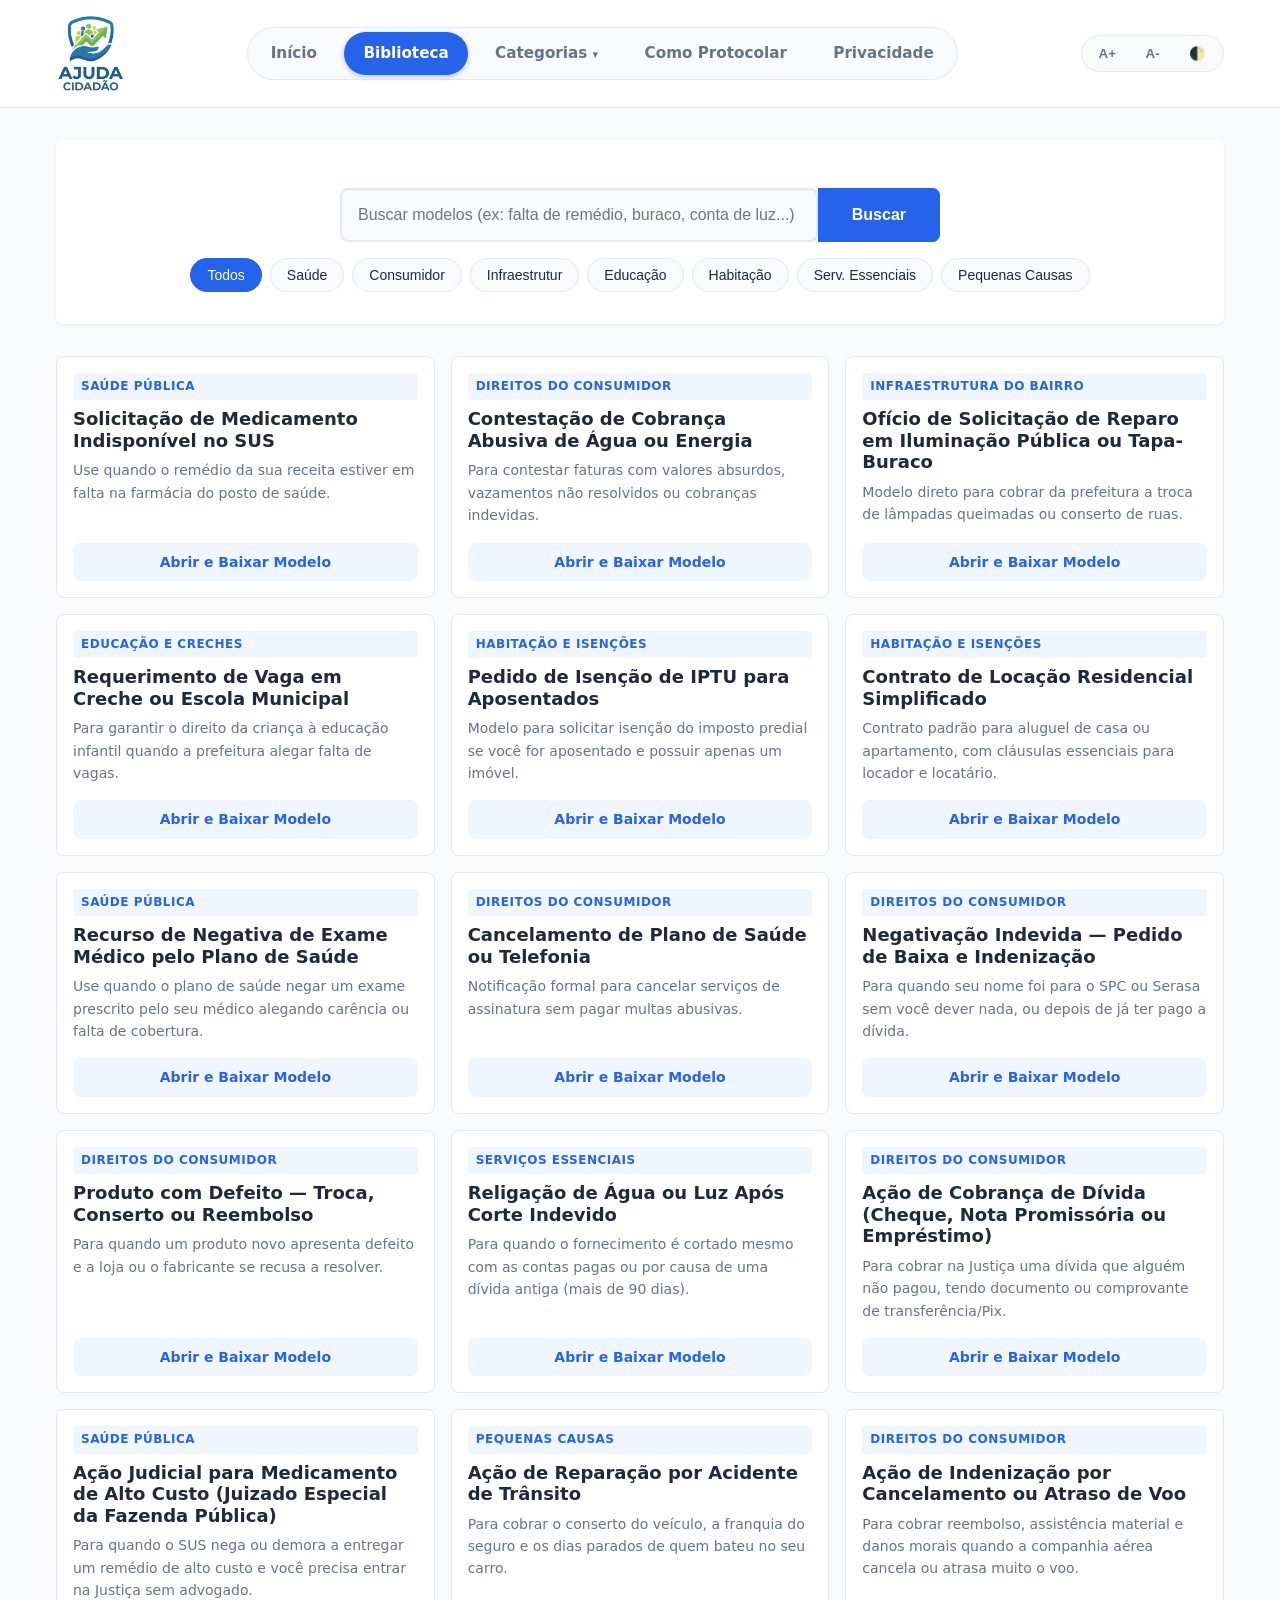
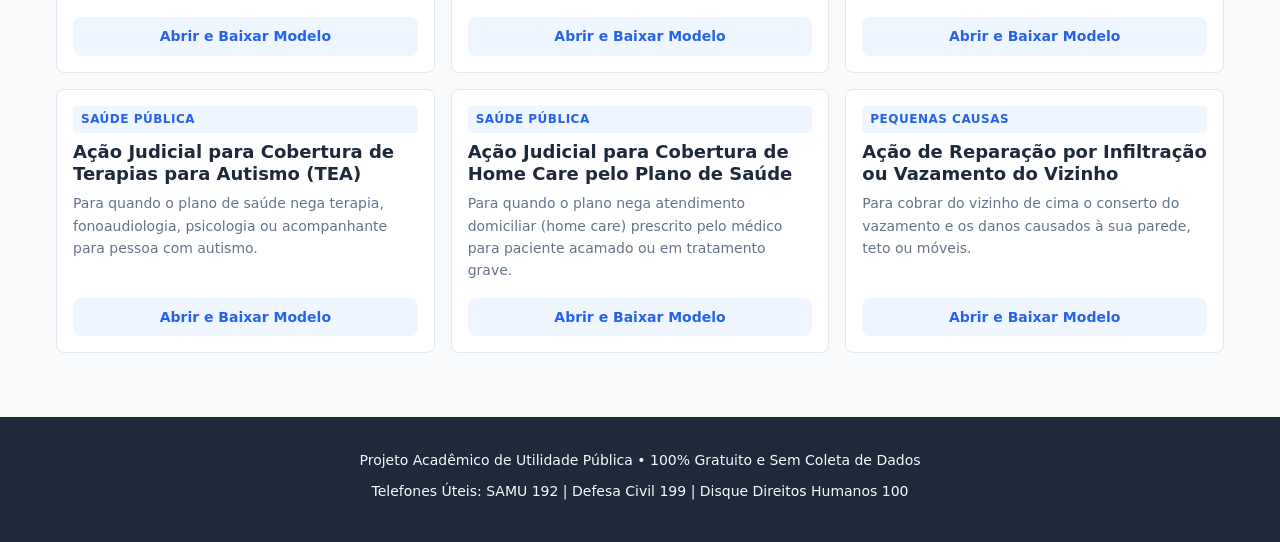
==== commit a3dbbd85: "feat(ux): melhorias na experiência do usuário" ====
--- a/biblioteca.html
+++ b/biblioteca.html
@@ -73,17 +73,18 @@
             <div class="busca-container">
                 <label for="campo-busca" class="sr-only">Buscar modelos por palavra-chave</label>
                 <input type="text" id="campo-busca" placeholder="Buscar modelos (ex: falta de remédio, buraco, conta de luz...)">
-            </div>
+                                <button type="button" aria-label="Buscar">Buscar</button>
+                            </div>
 
             <div class="filtros-categoria">
                 <button type="button" class="filtro-btn ativo" data-cat="todos">Todos</button>
-                <button type="button" class="filtro-btn" data-cat="Saúde Pública">Saúde Pública</button>
-                <button type="button" class="filtro-btn" data-cat="Direitos do Consumidor">Direitos do Consumidor</button>
-                <button type="button" class="filtro-btn" data-cat="Infraestrutura do Bairro">Infraestrutura do Bairro</button>
-                <button type="button" class="filtro-btn" data-cat="Educação e Creches">Educação e Creches</button>
-                <button type="button" class="filtro-btn" data-cat="Habitação e Isenções">Habitação e Isenções</button>
-                <button type="button" class="filtro-btn" data-cat="Serviços Essenciais">Serviços Essenciais</button>
-                <button type="button" class="filtro-btn" data-cat="Pequenas Causas">Pequenas Causas</button>
+                <button type="button" class="filtro-btn" data-cat="Saúde">Saúde</button>
+                                <button type="button" class="filtro-btn" data-cat="Consumidor">Consumidor</button>
+                                <button type="button" class="filtro-btn" data-cat="Infraestrutur">Infraestrutur</button>
+                                <button type="button" class="filtro-btn" data-cat="Educação">Educação</button>
+                                <button type="button" class="filtro-btn" data-cat="Habitação">Habitação</button>
+                                <button type="button" class="filtro-btn" data-cat="Serv. Essenciais">Serv. Essenciais</button>
+                                <button type="button" class="filtro-btn" data-cat="Pequenas Causas">Pequenas Causas</button>
             </div>
         </div>
 
--- a/css/base.css
+++ b/css/base.css
@@ -33,7 +33,7 @@
 /* Acessibilidade: Foco visível para navegação por teclado */
 :focus-visible {
   outline: 3px solid var(--cor-primaria);
-  outline-offset: 2px;
+  outline-offset: 0;
 }
 
 /* Elementos de mídia não vazam do container */
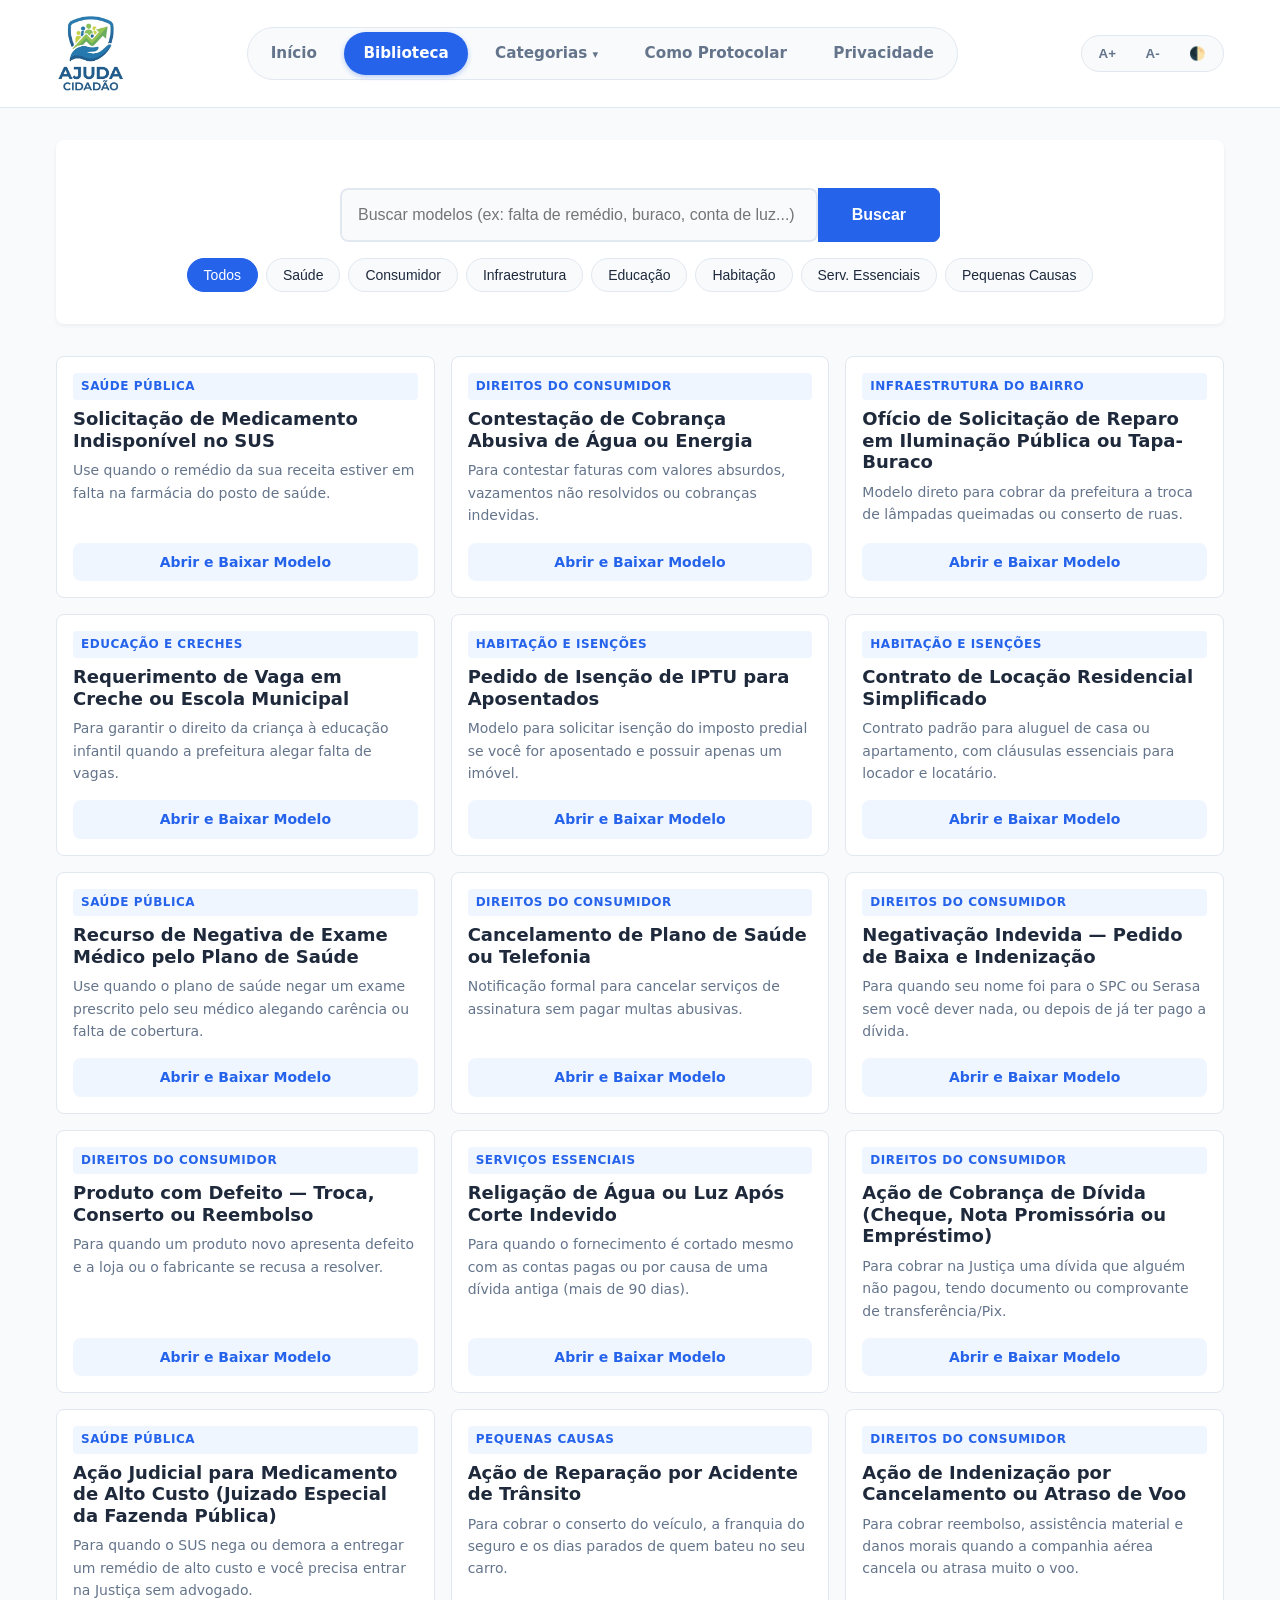
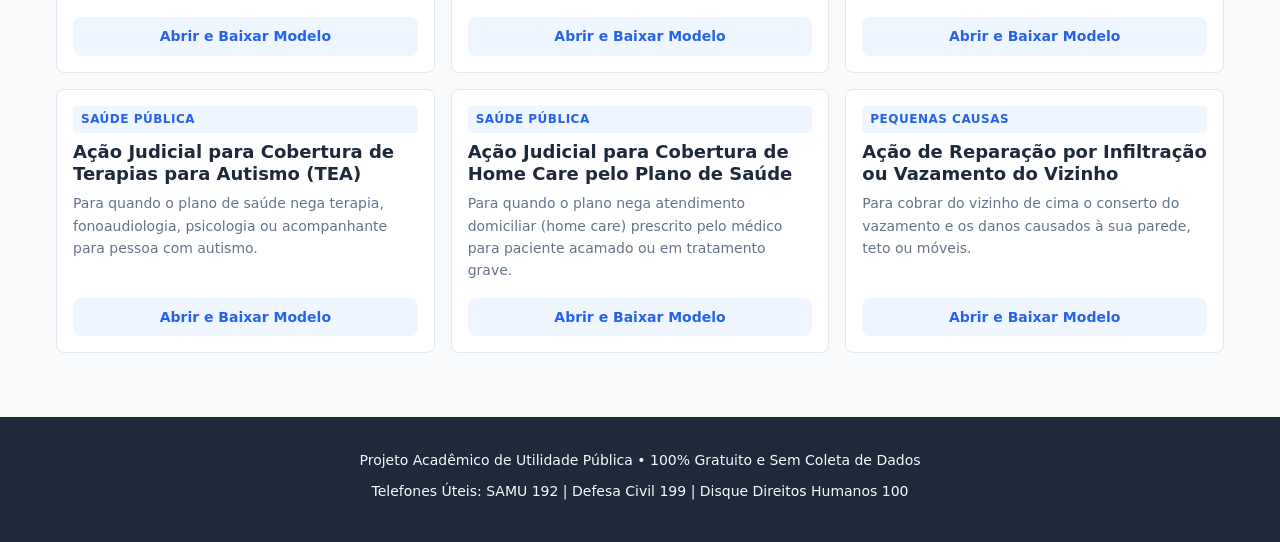
==== commit 2167b900: "feat: implementa validação de CPF e data com feedback visual de erro" ====
--- a/biblioteca.html
+++ b/biblioteca.html
@@ -63,6 +63,14 @@
                     <h3><a href="biblioteca.html?cat=habitacao">Habitação e Isenções</a></h3>
                     <p>Isenção de IPTU, contratos e direitos.</p>
                 </div>
+                <div class="mega-coluna">
+                    <h3><a href="biblioteca.html?cat=servicos">Serviços Essenciais</a></h3>
+                    <p>Corte de água, luz e religação.</p>
+                </div>
+                <div class="mega-coluna">
+                    <h3><a href="biblioteca.html?cat=pequenas-causas">Pequenas Causas</a></h3>
+                    <p>Cobranças, acidentes e danos do dia a dia.</p>
+                </div>
             </div>
         </div>
     </header>
@@ -80,7 +88,7 @@
                 <button type="button" class="filtro-btn ativo" data-cat="todos">Todos</button>
                 <button type="button" class="filtro-btn" data-cat="Saúde">Saúde</button>
                                 <button type="button" class="filtro-btn" data-cat="Consumidor">Consumidor</button>
-                                <button type="button" class="filtro-btn" data-cat="Infraestrutur">Infraestrutur</button>
+                                <button type="button" class="filtro-btn" data-cat="Infraestrutura">Infraestrutura</button>
                                 <button type="button" class="filtro-btn" data-cat="Educação">Educação</button>
                                 <button type="button" class="filtro-btn" data-cat="Habitação">Habitação</button>
                                 <button type="button" class="filtro-btn" data-cat="Serv. Essenciais">Serv. Essenciais</button>
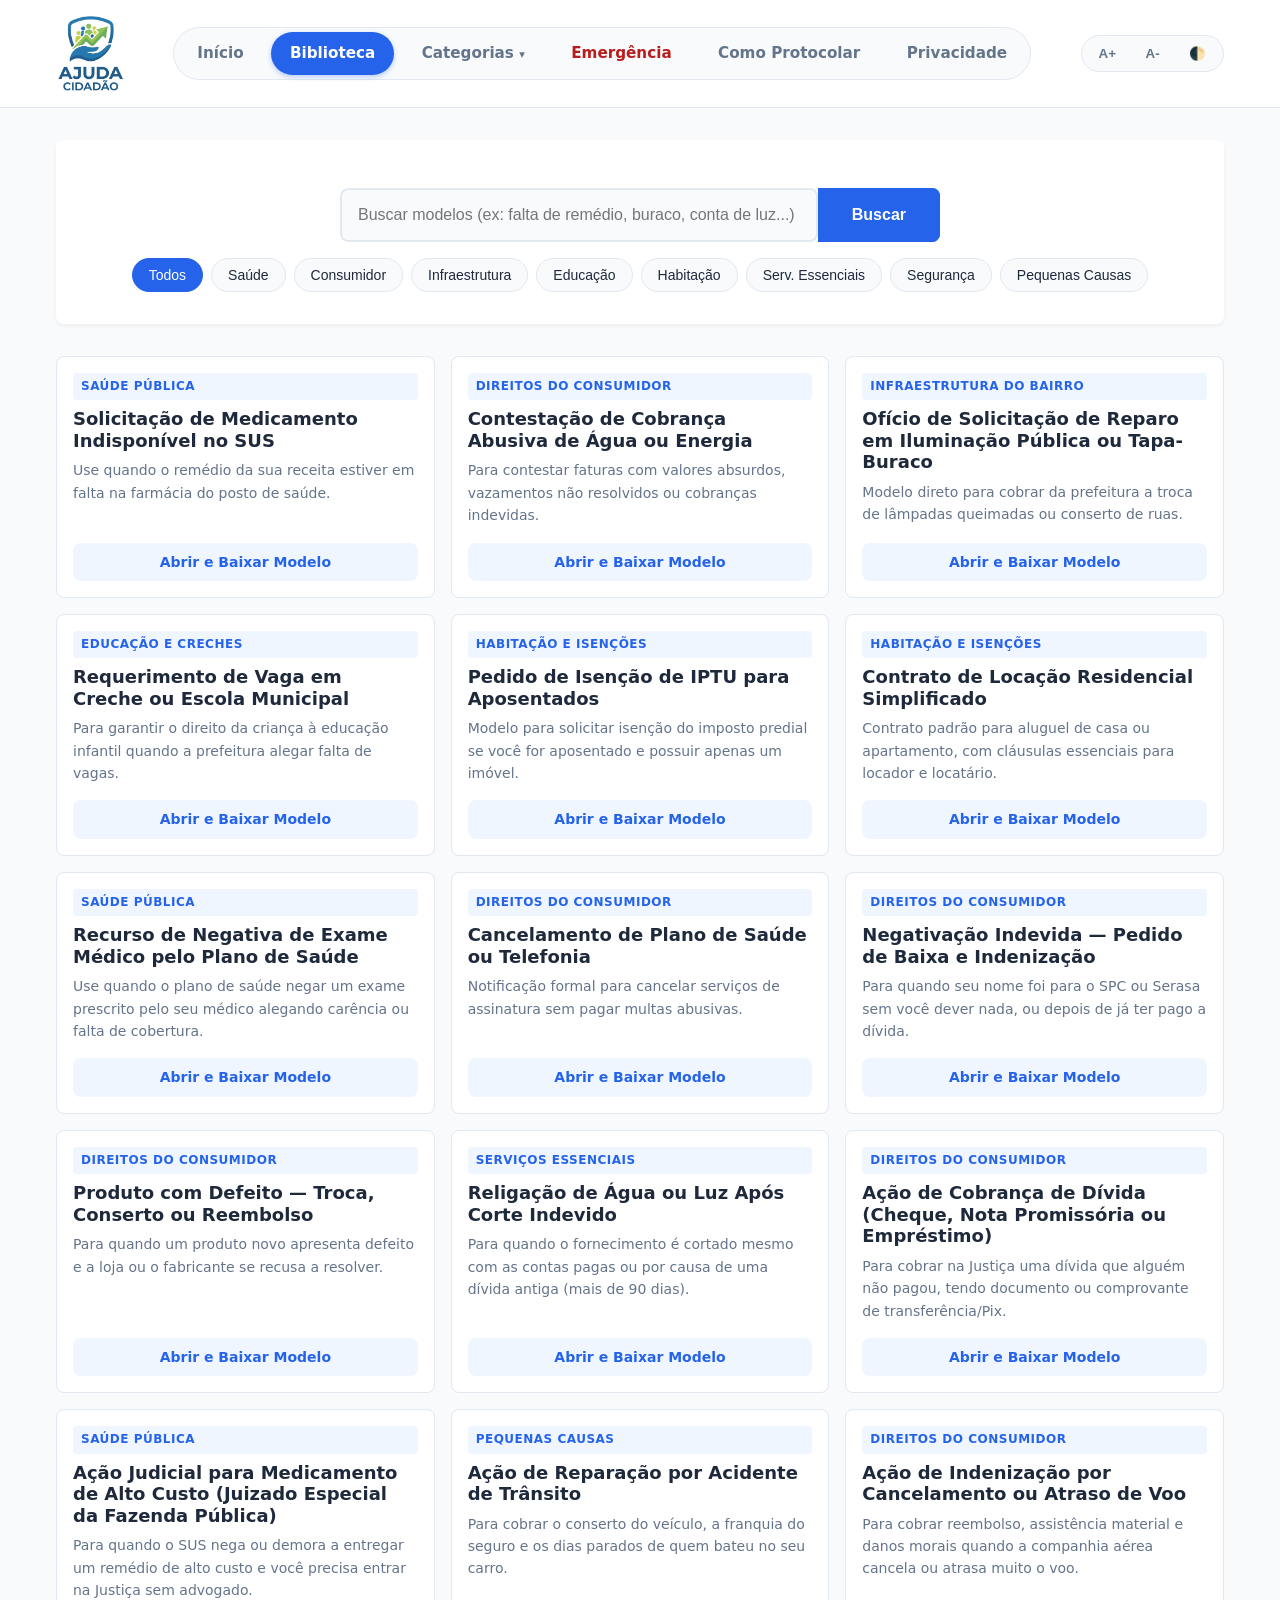
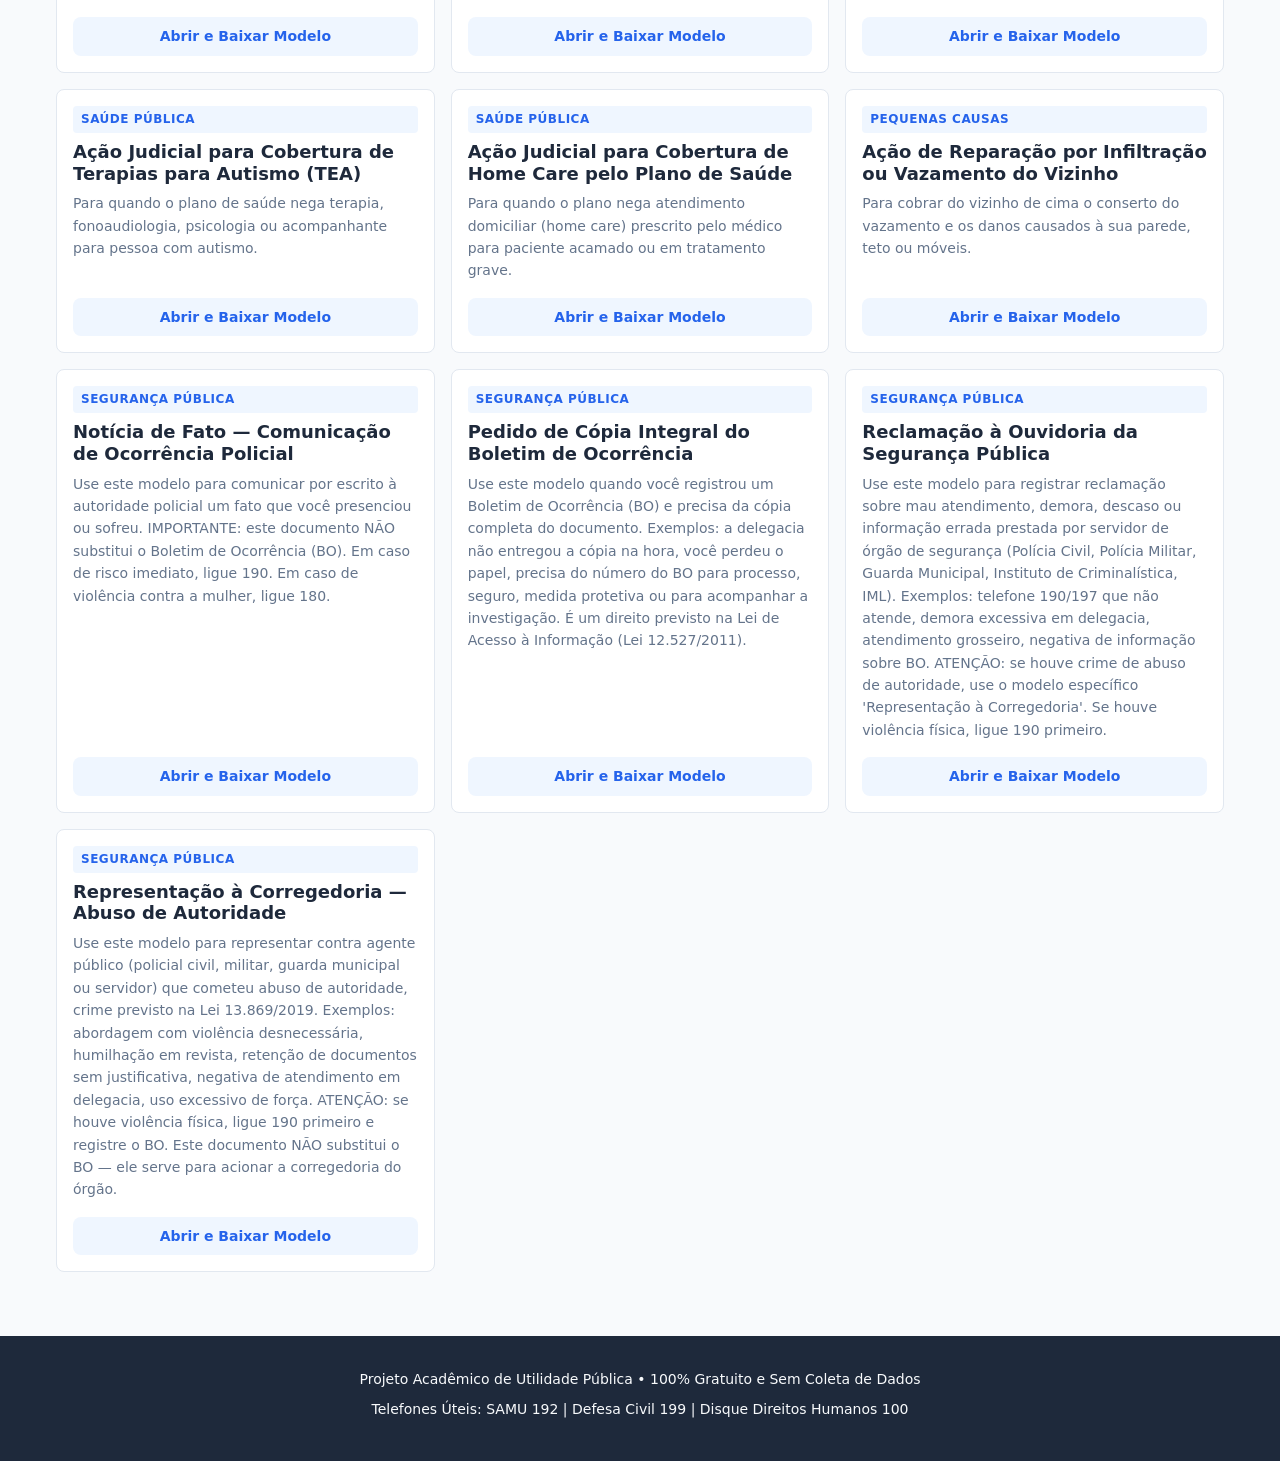
==== commit 1ee3c4db: "feat(ux): Atualização do portal resolução de bugs, acerto do codigo atualização do item 4 segurança " ====
--- a/biblioteca.html
+++ b/biblioteca.html
@@ -26,6 +26,7 @@
                     Categorias <span class="seta">▾</span>
                 </button>
                 
+                <a href="diretorio-emergencia.html" class="menu-link">Emergência</a>
                 <a href="guia-protocolo.html" class="menu-link">Como Protocolar</a>
                 <a href="sobre.html" class="menu-link">Privacidade</a>
             </nav>
@@ -71,6 +72,10 @@
                     <h3><a href="biblioteca.html?cat=pequenas-causas">Pequenas Causas</a></h3>
                     <p>Cobranças, acidentes e danos do dia a dia.</p>
                 </div>
+                <div class="mega-coluna">
+                    <h3><a href="biblioteca.html?cat=seguranca">Segurança Pública</a></h3>
+                    <p>Abuso de autoridade, denúncias e BO.</p>
+                </div>
             </div>
         </div>
     </header>
@@ -86,13 +91,14 @@
 
             <div class="filtros-categoria">
                 <button type="button" class="filtro-btn ativo" data-cat="todos">Todos</button>
-                <button type="button" class="filtro-btn" data-cat="Saúde">Saúde</button>
-                                <button type="button" class="filtro-btn" data-cat="Consumidor">Consumidor</button>
-                                <button type="button" class="filtro-btn" data-cat="Infraestrutura">Infraestrutura</button>
-                                <button type="button" class="filtro-btn" data-cat="Educação">Educação</button>
-                                <button type="button" class="filtro-btn" data-cat="Habitação">Habitação</button>
-                                <button type="button" class="filtro-btn" data-cat="Serv. Essenciais">Serv. Essenciais</button>
-                                <button type="button" class="filtro-btn" data-cat="Pequenas Causas">Pequenas Causas</button>
+                <button type="button" class="filtro-btn" data-cat="Saúde Pública">Saúde</button>
+                <button type="button" class="filtro-btn" data-cat="Direitos do Consumidor">Consumidor</button>
+                <button type="button" class="filtro-btn" data-cat="Infraestrutura do Bairro">Infraestrutura</button>
+                <button type="button" class="filtro-btn" data-cat="Educação e Creches">Educação</button>
+                <button type="button" class="filtro-btn" data-cat="Habitação e Isenções">Habitação</button>
+                <button type="button" class="filtro-btn" data-cat="Serviços Essenciais">Serv. Essenciais</button>
+                <button type="button" class="filtro-btn" data-cat="Segurança Pública">Segurança</button>
+                <button type="button" class="filtro-btn" data-cat="Pequenas Causas">Pequenas Causas</button>
             </div>
         </div>
 
--- a/css/componentes.css
+++ b/css/componentes.css
@@ -285,4 +285,27 @@
   color: var(--cor-texto-leve);
   line-height: 1.4;
   margin: 0;
+}
+
+/* =========================================
+   LINK "EMERGÊNCIA" — DIFERENCIAÇÃO SUTIL
+   Vermelho opaco quando inativo; estado ativo segue o padrão azul dos outros.
+   ========================================= */
+.menu-principal .menu-link[href="diretorio-emergencia.html"]:not(.ativo) {
+  color: #b91c1c;
+}
+
+.menu-principal .menu-link[href="diretorio-emergencia.html"]:not(.ativo):hover {
+  color: #991b1b;
+  background-color: #fef2f2;
+}
+
+/* Alto Contraste: mantém amarelo como os outros links */
+body.alto-contraste .menu-principal .menu-link[href="diretorio-emergencia.html"]:not(.ativo) {
+  color: #ffff00;
+}
+
+body.alto-contraste .menu-principal .menu-link[href="diretorio-emergencia.html"]:not(.ativo):hover {
+  background-color: #333333;
+  color: #ffff00;
 }
